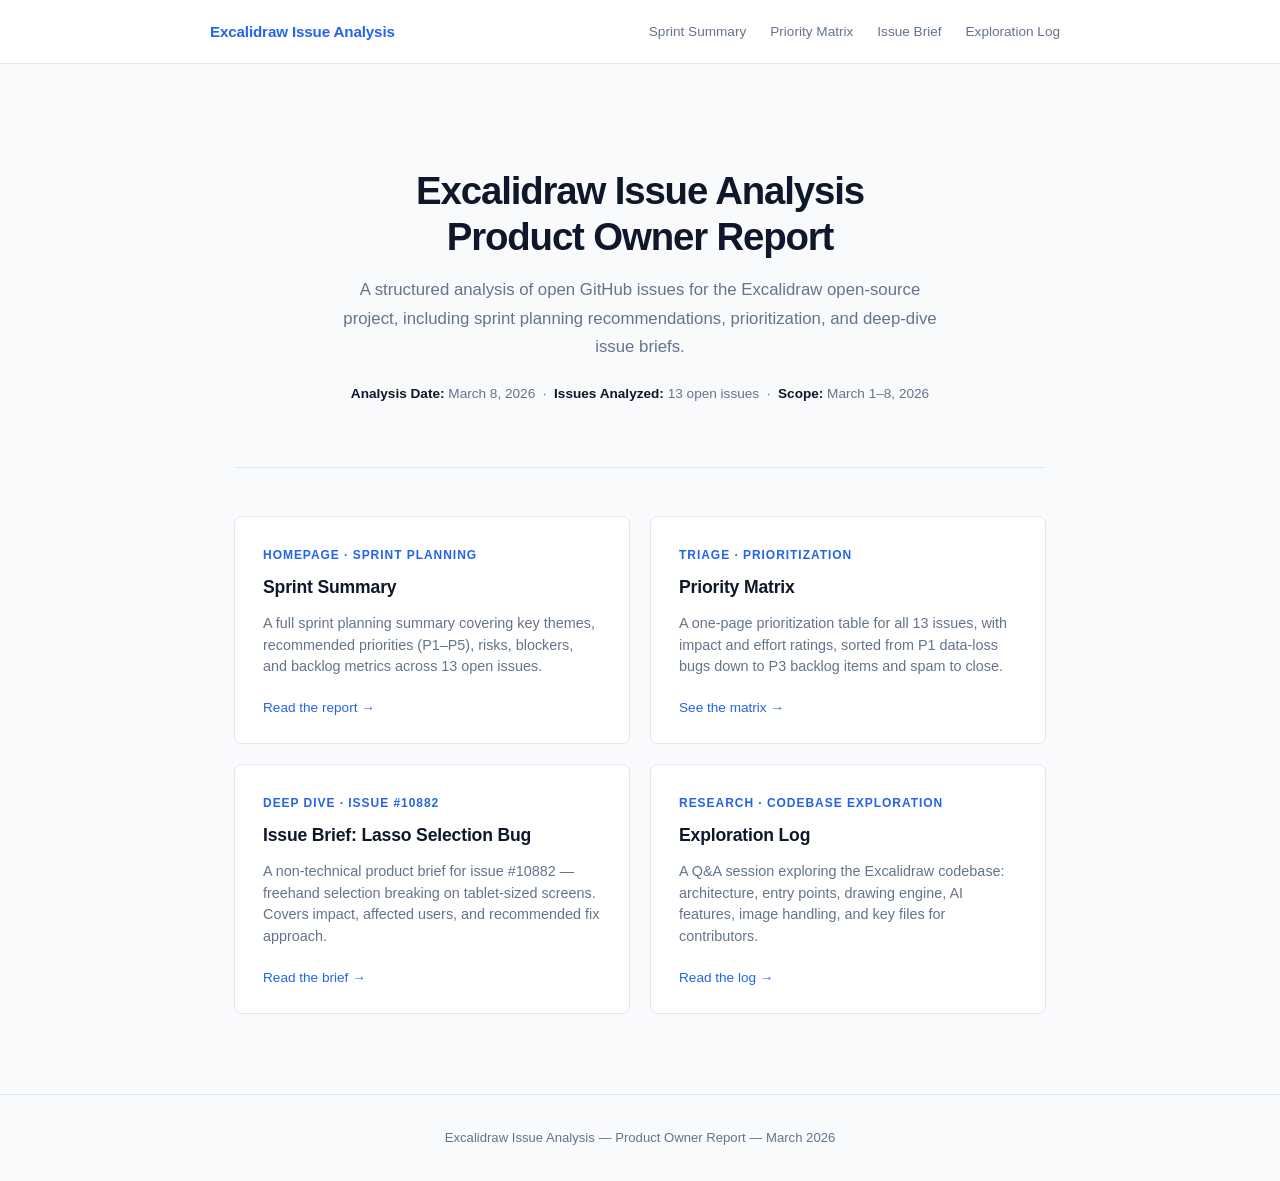
==== index.html @ 244391a0 "Add issue analysis site Co-Authored-By: Claude Sonnet 4.6 <noreply@anthropic.com>" ====
<!DOCTYPE html>
<html lang="en">
<head>
  <meta charset="UTF-8" />
  <meta name="viewport" content="width=device-width, initial-scale=1.0" />
  <title>Excalidraw Issue Analysis — Product Owner Report</title>
  <link rel="stylesheet" href="styles.css" />
</head>
<body>

  <header class="site-header">
    <div class="site-header-inner">
      <a href="index.html" class="site-logo">Excalidraw Issue Analysis</a>
      <nav class="site-nav">
        <a href="sprint-summary.html">Sprint Summary</a>
        <a href="priority-matrix.html">Priority Matrix</a>
        <a href="issue-brief-10882.html">Issue Brief</a>
        <a href="exploration-log.html">Exploration Log</a>
      </nav>
    </div>
  </header>

  <main>
    <section class="hero">
      <h1>Excalidraw Issue Analysis<br>Product Owner Report</h1>
      <p class="hero-sub">
        A structured analysis of open GitHub issues for the Excalidraw open-source project,
        including sprint planning recommendations, prioritization, and deep-dive issue briefs.
      </p>
      <p class="hero-meta">
        <strong>Analysis Date:</strong> March 8, 2026 &nbsp;·&nbsp;
        <strong>Issues Analyzed:</strong> 13 open issues &nbsp;·&nbsp;
        <strong>Scope:</strong> March 1–8, 2026
      </p>
    </section>

    <div class="card-grid">

      <a class="card" href="sprint-summary.html">
        <div class="card-label">Homepage · Sprint Planning</div>
        <h2>Sprint Summary</h2>
        <p>
          A full sprint planning summary covering key themes, recommended priorities (P1–P5),
          risks, blockers, and backlog metrics across 13 open issues.
        </p>
        <div class="card-arrow">Read the report →</div>
      </a>

      <a class="card" href="priority-matrix.html">
        <div class="card-label">Triage · Prioritization</div>
        <h2>Priority Matrix</h2>
        <p>
          A one-page prioritization table for all 13 issues, with impact and effort ratings,
          sorted from P1 data-loss bugs down to P3 backlog items and spam to close.
        </p>
        <div class="card-arrow">See the matrix →</div>
      </a>

      <a class="card" href="issue-brief-10882.html">
        <div class="card-label">Deep Dive · Issue #10882</div>
        <h2>Issue Brief: Lasso Selection Bug</h2>
        <p>
          A non-technical product brief for issue #10882 — freehand selection breaking on
          tablet-sized screens. Covers impact, affected users, and recommended fix approach.
        </p>
        <div class="card-arrow">Read the brief →</div>
      </a>

      <a class="card" href="exploration-log.html">
        <div class="card-label">Research · Codebase Exploration</div>
        <h2>Exploration Log</h2>
        <p>
          A Q&amp;A session exploring the Excalidraw codebase: architecture, entry points,
          drawing engine, AI features, image handling, and key files for contributors.
        </p>
        <div class="card-arrow">Read the log →</div>
      </a>

    </div>
  </main>

  <footer class="site-footer">
    Excalidraw Issue Analysis &mdash; Product Owner Report &mdash; March 2026
  </footer>

</body>
</html>
---- styles.css ----
/* ============================================================
   Excalidraw Issue Analysis — Shared Stylesheet
   ============================================================ */

*, *::before, *::after {
  box-sizing: border-box;
}

:root {
  --bg:        #f8fafc;
  --surface:   #ffffff;
  --border:    #e2e8f0;
  --text:      #0f172a;
  --muted:     #64748b;
  --accent:    #2563eb;
  --accent-light: #eff6ff;
  --p1:        #dc2626;
  --p1-bg:     #fef2f2;
  --p2:        #d97706;
  --p2-bg:     #fffbeb;
  --p3:        #16a34a;
  --p3-bg:     #f0fdf4;
  --radius:    8px;
  --max-width: 860px;
}

body {
  margin: 0;
  background: var(--bg);
  color: var(--text);
  font-family: -apple-system, BlinkMacSystemFont, "Segoe UI", Roboto,
               "Helvetica Neue", Arial, sans-serif;
  font-size: 16px;
  line-height: 1.7;
}

/* ---- Layout ---- */

.site-header {
  background: var(--surface);
  border-bottom: 1px solid var(--border);
  padding: 0 24px;
}

.site-header-inner {
  max-width: var(--max-width);
  margin: 0 auto;
  padding: 16px 0;
  display: flex;
  align-items: center;
  justify-content: space-between;
  gap: 16px;
}

.site-logo {
  font-weight: 700;
  font-size: 0.95rem;
  color: var(--accent);
  text-decoration: none;
  letter-spacing: -0.01em;
  white-space: nowrap;
}

.site-logo:hover { opacity: 0.8; }

.site-nav {
  display: flex;
  gap: 4px;
  flex-wrap: wrap;
}

.site-nav a {
  color: var(--muted);
  text-decoration: none;
  font-size: 0.85rem;
  padding: 4px 10px;
  border-radius: 20px;
  transition: background 0.15s, color 0.15s;
}

.site-nav a:hover {
  background: var(--accent-light);
  color: var(--accent);
}

main {
  max-width: var(--max-width);
  margin: 0 auto;
  padding: 48px 24px 80px;
}

/* ---- Homepage hero ---- */

.hero {
  text-align: center;
  padding: 56px 0 48px;
  border-bottom: 1px solid var(--border);
  margin-bottom: 48px;
}

.hero h1 {
  font-size: clamp(1.6rem, 4vw, 2.4rem);
  font-weight: 800;
  letter-spacing: -0.03em;
  line-height: 1.2;
  margin: 0 0 16px;
  color: var(--text);
}

.hero-sub {
  max-width: 600px;
  margin: 0 auto 8px;
  color: var(--muted);
  font-size: 1.05rem;
}

.hero-meta {
  font-size: 0.85rem;
  color: var(--muted);
  margin-top: 20px;
}

.hero-meta strong { color: var(--text); }

/* ---- Nav cards (homepage) ---- */

.card-grid {
  display: grid;
  grid-template-columns: repeat(auto-fill, minmax(380px, 1fr));
  gap: 20px;
}

.card {
  background: var(--surface);
  border: 1px solid var(--border);
  border-radius: var(--radius);
  padding: 28px 28px 24px;
  text-decoration: none;
  color: inherit;
  transition: border-color 0.15s, box-shadow 0.15s, transform 0.1s;
  display: block;
}

.card:hover {
  border-color: var(--accent);
  box-shadow: 0 4px 20px rgba(37,99,235,0.08);
  transform: translateY(-2px);
}

.card-label {
  font-size: 0.75rem;
  font-weight: 600;
  text-transform: uppercase;
  letter-spacing: 0.08em;
  color: var(--accent);
  margin-bottom: 8px;
}

.card h2 {
  font-size: 1.1rem;
  font-weight: 700;
  margin: 0 0 10px;
  letter-spacing: -0.01em;
}

.card p {
  color: var(--muted);
  font-size: 0.9rem;
  margin: 0;
  line-height: 1.5;
}

.card-arrow {
  margin-top: 18px;
  color: var(--accent);
  font-size: 0.85rem;
  font-weight: 500;
}

/* ---- Article / document pages ---- */

.page-header {
  border-bottom: 1px solid var(--border);
  padding-bottom: 28px;
  margin-bottom: 40px;
}

.back-link {
  display: inline-flex;
  align-items: center;
  gap: 6px;
  color: var(--muted);
  text-decoration: none;
  font-size: 0.85rem;
  margin-bottom: 20px;
  transition: color 0.15s;
}

.back-link:hover { color: var(--accent); }

.page-label {
  font-size: 0.75rem;
  font-weight: 600;
  text-transform: uppercase;
  letter-spacing: 0.08em;
  color: var(--accent);
  margin-bottom: 8px;
}

.page-header h1 {
  font-size: clamp(1.5rem, 3.5vw, 2rem);
  font-weight: 800;
  letter-spacing: -0.03em;
  line-height: 1.25;
  margin: 0 0 12px;
}

.page-header .meta {
  color: var(--muted);
  font-size: 0.875rem;
}

/* ---- Article content ---- */

.content h2 {
  font-size: 1.25rem;
  font-weight: 700;
  letter-spacing: -0.02em;
  margin: 40px 0 12px;
  padding-top: 8px;
  border-top: 1px solid var(--border);
}

.content h2:first-child { border-top: none; margin-top: 0; }

.content h3 {
  font-size: 1rem;
  font-weight: 700;
  margin: 28px 0 8px;
  color: var(--text);
}

.content p { margin: 0 0 16px; }

.content ul, .content ol {
  margin: 0 0 16px;
  padding-left: 24px;
}

.content li { margin-bottom: 6px; }

.content strong { font-weight: 600; }

.content a {
  color: var(--accent);
  text-decoration: none;
  border-bottom: 1px solid rgba(37,99,235,0.3);
}

.content a:hover { border-bottom-color: var(--accent); }

/* ---- Tables ---- */

.content table {
  width: 100%;
  border-collapse: collapse;
  font-size: 0.9rem;
  margin: 0 0 24px;
  overflow-x: auto;
  display: block;
}

.content thead {
  background: var(--bg);
}

.content th {
  text-align: left;
  padding: 10px 14px;
  font-weight: 600;
  font-size: 0.8rem;
  text-transform: uppercase;
  letter-spacing: 0.05em;
  color: var(--muted);
  border-bottom: 2px solid var(--border);
}

.content td {
  padding: 11px 14px;
  border-bottom: 1px solid var(--border);
  vertical-align: top;
}

.content tr:last-child td { border-bottom: none; }

.content tbody tr:hover { background: var(--bg); }

/* ---- Priority badges ---- */

.badge {
  display: inline-block;
  padding: 2px 8px;
  border-radius: 4px;
  font-size: 0.75rem;
  font-weight: 700;
  letter-spacing: 0.03em;
}

.badge-p1 { background: var(--p1-bg); color: var(--p1); }
.badge-p2 { background: var(--p2-bg); color: var(--p2); }
.badge-p3 { background: var(--p3-bg); color: var(--p3); }

/* ---- Callout / blockquote ---- */

.callout {
  background: var(--accent-light);
  border-left: 3px solid var(--accent);
  padding: 14px 18px;
  border-radius: 0 var(--radius) var(--radius) 0;
  margin: 0 0 20px;
  font-size: 0.9rem;
  color: #1e3a8a;
}

.callout.warning {
  background: #fffbeb;
  border-color: var(--p2);
  color: #78350f;
}

.callout.danger {
  background: var(--p1-bg);
  border-color: var(--p1);
  color: #7f1d1d;
}

/* ---- Q&A block (exploration log) ---- */

.qa-block {
  background: var(--surface);
  border: 1px solid var(--border);
  border-radius: var(--radius);
  margin-bottom: 20px;
  overflow: hidden;
}

.qa-question {
  background: var(--bg);
  padding: 14px 20px;
  font-weight: 600;
  font-size: 0.9rem;
  border-bottom: 1px solid var(--border);
  color: var(--accent);
}

.qa-question::before {
  content: "Q ";
  font-weight: 800;
  opacity: 0.6;
}

.qa-answer {
  padding: 16px 20px;
  font-size: 0.9rem;
  line-height: 1.65;
}

.qa-answer ol {
  margin: 8px 0 0;
  padding-left: 20px;
}

.qa-answer li { margin-bottom: 4px; }

/* ---- Summary section (exploration log) ---- */

.summary-block {
  background: var(--surface);
  border: 1px solid var(--border);
  border-radius: var(--radius);
  padding: 24px 28px;
  margin-top: 12px;
}

/* ---- Metrics grid ---- */

.metrics-grid {
  display: grid;
  grid-template-columns: repeat(auto-fill, minmax(160px, 1fr));
  gap: 14px;
  margin: 0 0 28px;
}

.metric-card {
  background: var(--surface);
  border: 1px solid var(--border);
  border-radius: var(--radius);
  padding: 16px;
  text-align: center;
}

.metric-card .metric-value {
  font-size: 1.6rem;
  font-weight: 800;
  color: var(--accent);
  line-height: 1;
  margin-bottom: 4px;
}

.metric-card .metric-label {
  font-size: 0.75rem;
  color: var(--muted);
  line-height: 1.3;
}

/* ---- Footer ---- */

.site-footer {
  border-top: 1px solid var(--border);
  text-align: center;
  padding: 32px 24px;
  color: var(--muted);
  font-size: 0.82rem;
}

/* ---- Responsive ---- */

@media (max-width: 640px) {
  .card-grid { grid-template-columns: 1fr; }
  .site-header-inner { flex-direction: column; align-items: flex-start; }
  .hero { padding: 40px 0 32px; }
  main { padding: 32px 20px 60px; }
}
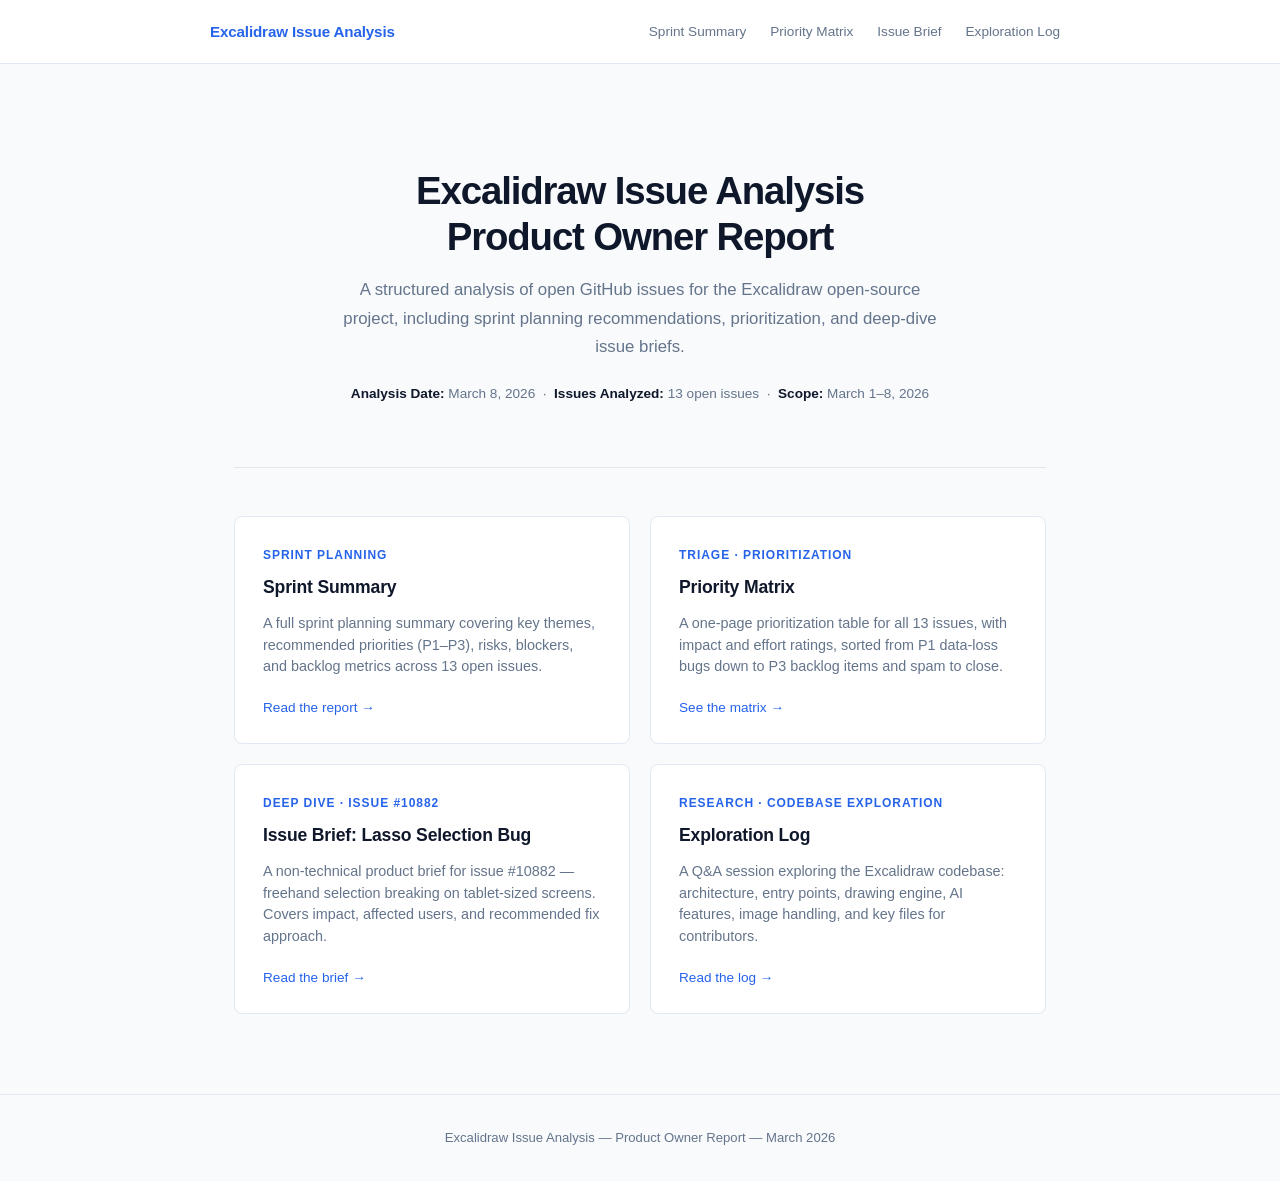
==== commit ed738ca3: "Apply QC fixes from site review - Fix Sprint Summary card label (remove "Homepage ·") - Align #10913" ====
--- a/index.html
+++ b/index.html
@@ -37,10 +37,10 @@
     <div class="card-grid">
 
       <a class="card" href="sprint-summary.html">
-        <div class="card-label">Homepage · Sprint Planning</div>
+        <div class="card-label">Sprint Planning</div>
         <h2>Sprint Summary</h2>
         <p>
-          A full sprint planning summary covering key themes, recommended priorities (P1–P5),
+          A full sprint planning summary covering key themes, recommended priorities (P1–P3),
           risks, blockers, and backlog metrics across 13 open issues.
         </p>
         <div class="card-arrow">Read the report →</div>
